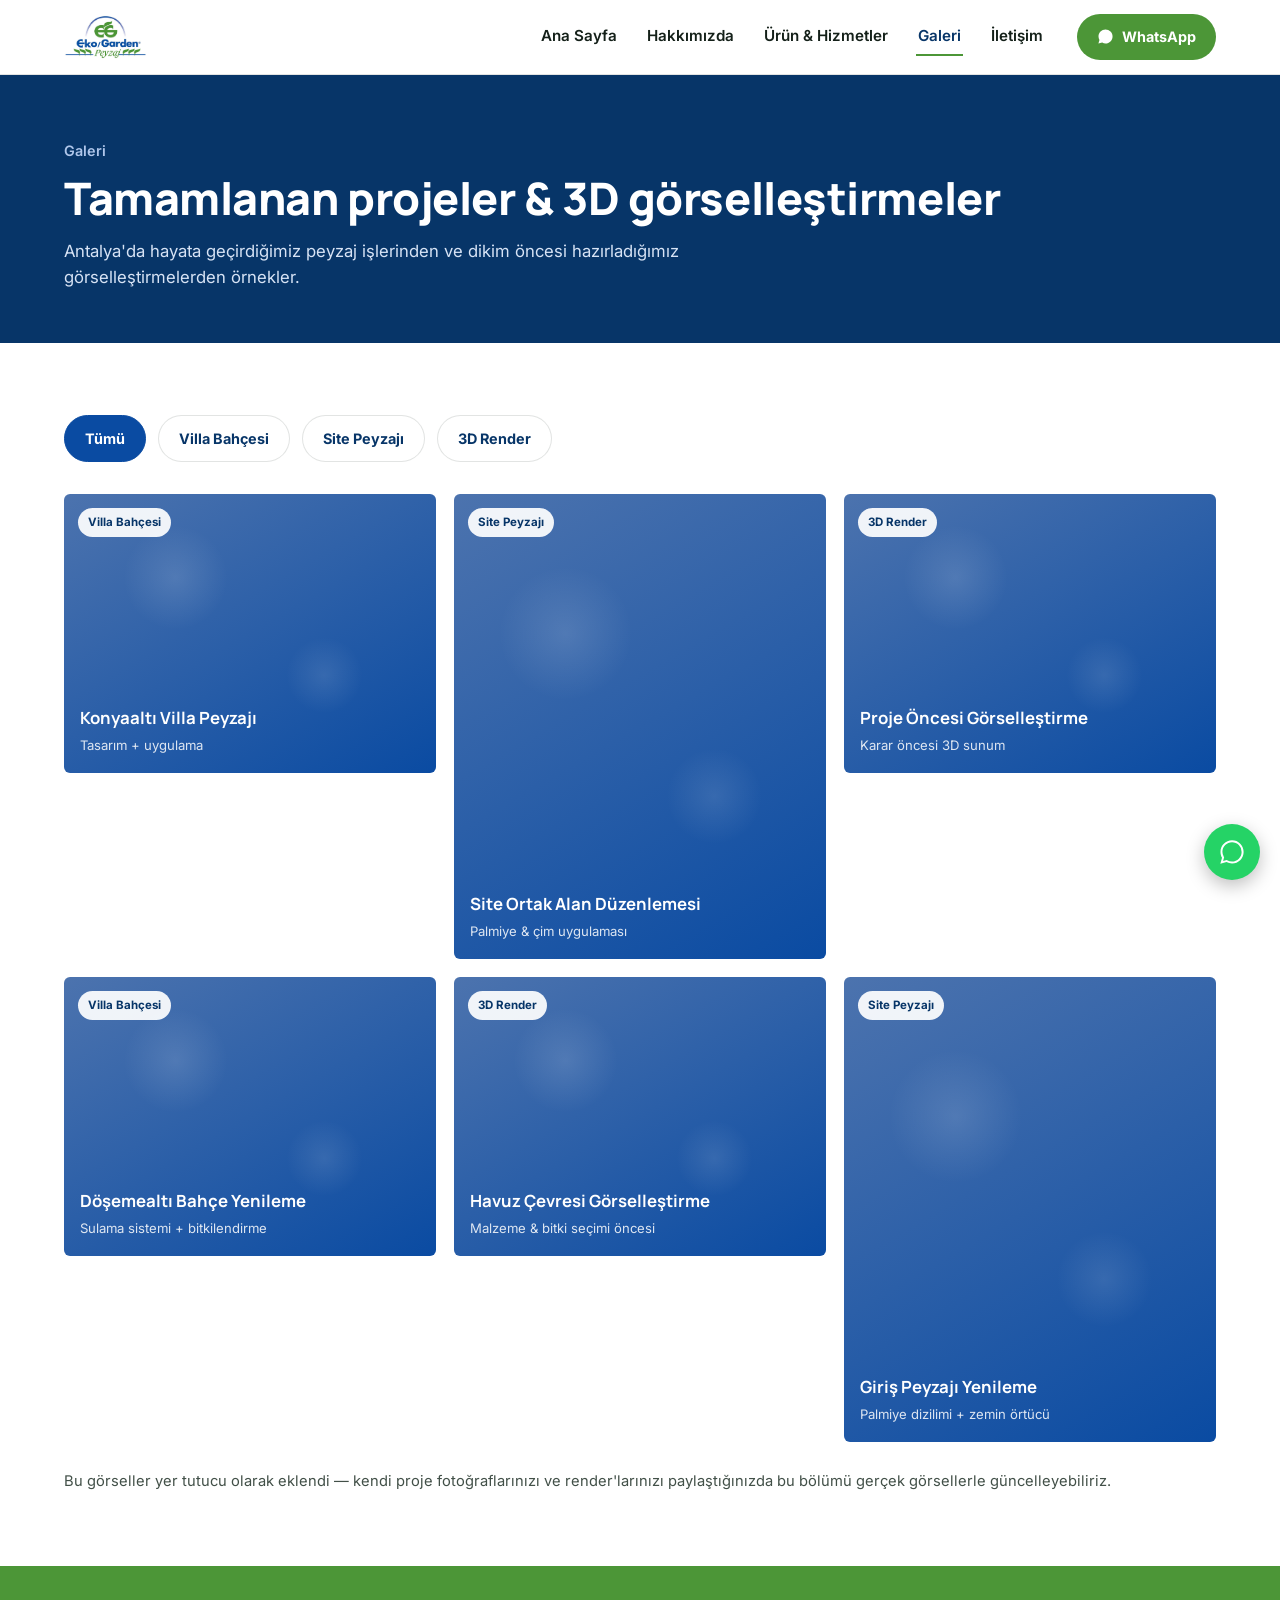
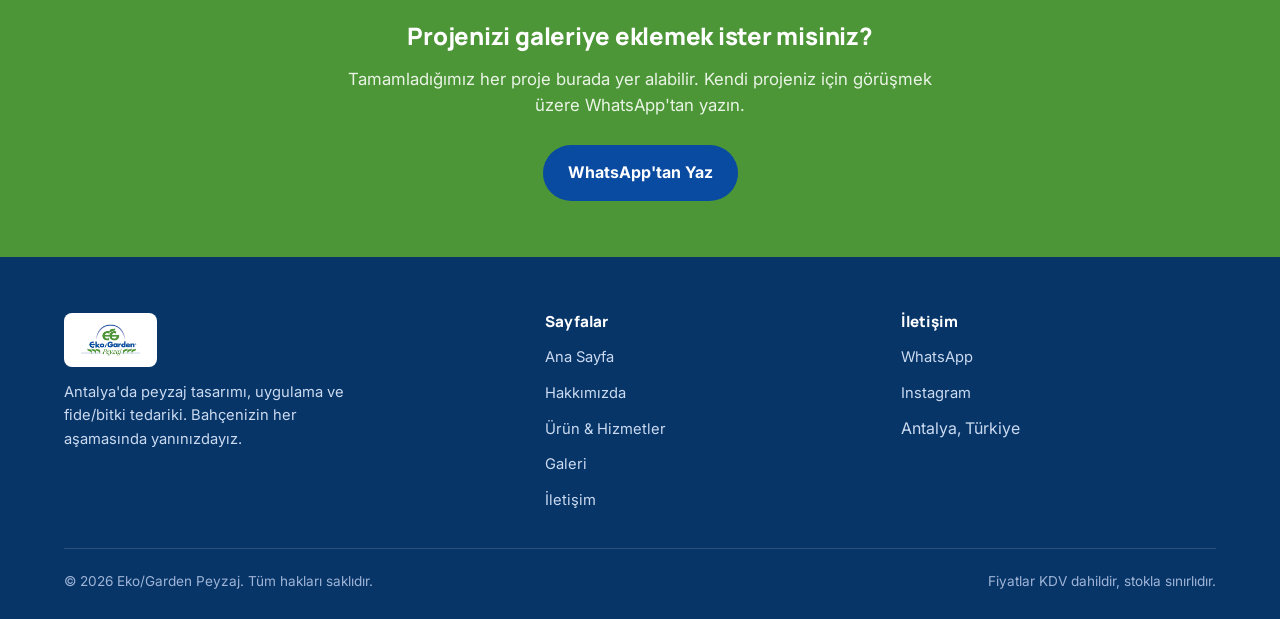
==== galeri.html @ 0e697a36 "Add files via upload" ====
<!DOCTYPE html>
<html lang="tr">
<head>
<meta charset="UTF-8">
<meta name="viewport" content="width=device-width, initial-scale=1.0">
<title>Galeri | Eko/Garden Peyzaj</title>
<meta name="description" content="Eko/Garden Peyzaj tarafından tamamlanan peyzaj projeleri ve 3D görselleştirme örnekleri.">
<link rel="icon" href="assets/logo.png">
<link rel="preconnect" href="https://fonts.googleapis.com">
<link rel="preconnect" href="https://fonts.gstatic.com" crossorigin>
<link href="https://fonts.googleapis.com/css2?family=Manrope:wght@700;800&family=Inter:wght@400;500;600;700&display=swap" rel="stylesheet">
<link rel="stylesheet" href="assets/style.css">
</head>
<body>

<header class="site-header">
  <div class="nav wrap">
    <a href="index.html" class="brand"><img src="assets/logo.png" alt="Eko/Garden Peyzaj logosu"></a>
    <div class="nav-inner">
      <nav class="links">
        <a href="index.html">Ana Sayfa</a>
        <a href="hakkimizda.html">Hakkımızda</a>
        <a href="hizmetler.html">Ürün &amp; Hizmetler</a>
        <a href="galeri.html" class="is-current">Galeri</a>
        <a href="iletisim.html">İletişim</a>
      </nav>
      <a class="nav-cta" data-wa="Merhaba, Eko/Garden Peyzaj hakkında bilgi almak istiyorum." href="#" target="_blank" rel="noopener">
        <svg viewBox="0 0 24 24" fill="currentColor" aria-hidden="true"><path d="M12.04 2C6.58 2 2.13 6.45 2.13 11.91c0 1.75.46 3.45 1.32 4.95L2 22l5.29-1.39c1.45.79 3.08 1.21 4.75 1.21h.01c5.46 0 9.91-4.45 9.91-9.91 0-2.65-1.03-5.14-2.9-7.01A9.87 9.87 0 0012.04 2z"/></svg>
        WhatsApp
      </a>
      <button class="menu-toggle" aria-label="Menüyü aç/kapat">
        <svg viewBox="0 0 24 24" fill="none" stroke="currentColor" stroke-width="2"><path d="M3 6h18M3 12h18M3 18h18"/></svg>
      </button>
    </div>
  </div>
</header>

<div class="page-banner">
  <div class="wrap">
    <p class="crumb">Galeri</p>
    <h1>Tamamlanan projeler &amp; 3D görselleştirmeler</h1>
    <p class="lead">Antalya'da hayata geçirdiğimiz peyzaj işlerinden ve dikim öncesi hazırladığımız görselleştirmelerden örnekler.</p>
  </div>
</div>

<main>
  <section>
    <div class="wrap">
      <div class="gallery-filters">
        <a href="#" class="cat-pill is-active" data-filter="Tümü">Tümü</a>
        <a href="#" class="cat-pill" data-filter="Villa Bahçesi">Villa Bahçesi</a>
        <a href="#" class="cat-pill" data-filter="Site Peyzajı">Site Peyzajı</a>
        <a href="#" class="cat-pill" data-filter="3D Render">3D Render</a>
      </div>

      <div class="gallery-grid" id="gallery-grid">
        <a class="gallery-item" href="#" data-cat="Villa Bahçesi">
          <span class="cat-flag">Villa Bahçesi</span>
          <span class="tag"><strong>Konyaaltı Villa Peyzajı</strong><span>Tasarım + uygulama</span></span>
        </a>
        <a class="gallery-item tall" href="#" data-cat="Site Peyzajı">
          <span class="cat-flag">Site Peyzajı</span>
          <span class="tag"><strong>Site Ortak Alan Düzenlemesi</strong><span>Palmiye &amp; çim uygulaması</span></span>
        </a>
        <a class="gallery-item" href="#" data-cat="3D Render">
          <span class="cat-flag">3D Render</span>
          <span class="tag"><strong>Proje Öncesi Görselleştirme</strong><span>Karar öncesi 3D sunum</span></span>
        </a>
        <a class="gallery-item" href="#" data-cat="Villa Bahçesi">
          <span class="cat-flag">Villa Bahçesi</span>
          <span class="tag"><strong>Döşemealtı Bahçe Yenileme</strong><span>Sulama sistemi + bitkilendirme</span></span>
        </a>
        <a class="gallery-item" href="#" data-cat="3D Render">
          <span class="cat-flag">3D Render</span>
          <span class="tag"><strong>Havuz Çevresi Görselleştirme</strong><span>Malzeme &amp; bitki seçimi öncesi</span></span>
        </a>
        <a class="gallery-item tall" href="#" data-cat="Site Peyzajı">
          <span class="cat-flag">Site Peyzajı</span>
          <span class="tag"><strong>Giriş Peyzajı Yenileme</strong><span>Palmiye dizilimi + zemin örtücü</span></span>
        </a>
      </div>

      <p style="margin-top:28px; color:var(--ink-soft); font-size:0.92rem;">
        Bu görseller yer tutucu olarak eklendi — kendi proje fotoğraflarınızı ve render'larınızı paylaştığınızda
        bu bölümü gerçek görsellerle güncelleyebiliriz.
      </p>
    </div>
  </section>

  <section class="cta-band">
    <div class="wrap">
      <h2>Projenizi galeriye eklemek ister misiniz?</h2>
      <p>Tamamladığımız her proje burada yer alabilir. Kendi projeniz için görüşmek üzere WhatsApp'tan yazın.</p>
      <a class="btn btn-blue" data-wa="Merhaba, peyzaj projem için görüşmek istiyorum." href="#" target="_blank" rel="noopener">WhatsApp'tan Yaz</a>
    </div>
  </section>
</main>

<footer class="site-footer">
  <div class="wrap">
    <div class="footer-grid">
      <div>
        <div class="footer-brand"><img src="assets/logo.png" alt="Eko/Garden Peyzaj"></div>
        <p style="max-width:34ch; font-size:0.92rem;">Antalya'da peyzaj tasarımı, uygulama ve fide/bitki tedariki. Bahçenizin her aşamasında yanınızdayız.</p>
      </div>
      <div class="footer-col">
        <h4>Sayfalar</h4>
        <ul>
          <li><a href="index.html">Ana Sayfa</a></li>
          <li><a href="hakkimizda.html">Hakkımızda</a></li>
          <li><a href="hizmetler.html">Ürün &amp; Hizmetler</a></li>
          <li><a href="galeri.html">Galeri</a></li>
          <li><a href="iletisim.html">İletişim</a></li>
        </ul>
      </div>
      <div class="footer-col">
        <h4>İletişim</h4>
        <ul>
          <li><a data-wa="Merhaba, bilgi almak istiyorum." href="#" target="_blank" rel="noopener">WhatsApp</a></li>
          <li><a href="https://instagram.com/pm_arf" target="_blank" rel="noopener">Instagram</a></li>
          <li><span>Antalya, Türkiye</span></li>
        </ul>
      </div>
    </div>
    <div class="footer-bottom">
      <span>© 2026 Eko/Garden Peyzaj. Tüm hakları saklıdır.</span>
      <span>Fiyatlar KDV dahildir, stokla sınırlıdır.</span>
    </div>
  </div>
</footer>

<a class="float-wa" data-wa="Merhaba, Eko/Garden Peyzaj hakkında bilgi almak istiyorum." href="#" target="_blank" rel="noopener" aria-label="WhatsApp'tan yaz">
  <svg viewBox="0 0 24 24" fill="currentColor" aria-hidden="true"><path d="M12.04 2C6.58 2 2.13 6.45 2.13 11.91c0 1.75.46 3.45 1.32 4.95L2 22l5.29-1.39c1.45.79 3.08 1.21 4.75 1.21h.01c5.46 0 9.91-4.45 9.91-9.91 0-2.65-1.03-5.14-2.9-7.01A9.87 9.87 0 0012.04 2zm0 1.67c2.19 0 4.25.85 5.8 2.4a8.18 8.18 0 012.4 5.83c0 4.53-3.68 8.22-8.21 8.22h-.01a8.2 8.2 0 01-4.17-1.14l-.3-.18-3.14.82.84-3.06-.2-.31a8.15 8.15 0 01-1.26-4.36c0-4.53 3.7-8.22 8.25-8.22z"/></svg>
</a>

<script src="assets/site.js"></script>
<script>
  document.querySelectorAll('.gallery-filters .cat-pill').forEach(pill => {
    pill.addEventListener('click', (e) => {
      e.preventDefault();
      document.querySelectorAll('.gallery-filters .cat-pill').forEach(p => p.classList.remove('is-active'));
      pill.classList.add('is-active');
      const filter = pill.dataset.filter;
      document.querySelectorAll('#gallery-grid .gallery-item').forEach(item => {
        item.style.display = (filter === 'Tümü' || item.dataset.cat === filter) ? '' : 'none';
      });
    });
  });
</script>
</body>
</html>
---- assets/style.css ----
/* ===========================================================
   Eko/Garden Peyzaj — ortak stil dosyası
   Renkler logodan örneklendi: yeşil #4C9637, mavi #0A4BA2
   =========================================================== */

:root{
  --green:#4C9637;
  --green-dark:#397028;
  --green-tint:#EAF4E6;
  --blue:#0A4BA2;
  --blue-dark:#073568;
  --sky:#4C73AE;
  --sky-tint:#E9F1FC;
  --ink:#142019;
  --ink-soft:#425048;
  --paper:#FFFFFF;
  --mist:#F5F7F5;
  --line:rgba(20,32,25,0.12);
  --radius:6px;
  --max:1200px;
  --shadow:0 10px 30px rgba(10,20,15,0.08);
}

*{box-sizing:border-box;}
html{scroll-behavior:smooth;}
body{
  margin:0;
  background:var(--paper);
  color:var(--ink);
  font-family:'Inter', sans-serif;
  font-size:16px;
  line-height:1.6;
  -webkit-font-smoothing:antialiased;
}
h1,h2,h3,h4{
  font-family:'Manrope', sans-serif;
  font-weight:800;
  margin:0;
  color:var(--blue-dark);
  letter-spacing:-0.01em;
  line-height:1.15;
}
p{margin:0;}
a{color:inherit;}
img{max-width:100%; display:block;}
ul{margin:0; padding:0;}
.wrap{max-width:var(--max); margin:0 auto; padding:0 24px;}
:focus-visible{outline:3px solid var(--green); outline-offset:2px;}
@media (prefers-reduced-motion: reduce){
  *{animation-duration:0.01ms !important; transition-duration:0.01ms !important;}
}

/* ---------- Arc motif (logodaki kemer formu) ---------- */
.arc-bg{
  position:absolute; inset:0; overflow:hidden; pointer-events:none; z-index:0;
}
.arc-bg svg{position:absolute; width:100%; height:100%;}

/* ---------- Header ---------- */
header.site-header{
  position:sticky; top:0; z-index:50;
  background:rgba(255,255,255,0.94);
  backdrop-filter:blur(6px);
  border-bottom:1px solid var(--line);
}
.nav{
  display:flex; align-items:center; justify-content:space-between;
  padding:14px 24px;
  gap:24px;
}
.brand{display:flex; align-items:center; gap:10px; text-decoration:none;}
.brand img{height:46px; width:auto;}
.nav-inner{display:flex; align-items:center; gap:32px;}
nav.links{display:flex; gap:26px; list-style:none;}
nav.links a{
  text-decoration:none; font-size:0.95rem; font-weight:600; color:var(--ink);
  padding:6px 2px; border-bottom:2px solid transparent;
}
nav.links a:hover, nav.links a.is-current{border-bottom-color:var(--green); color:var(--blue-dark);}
.nav-cta{
  display:inline-flex; align-items:center; gap:8px;
  background:var(--green); color:#fff;
  padding:11px 20px; border-radius:999px;
  text-decoration:none; font-weight:700; font-size:0.9rem;
  white-space:nowrap;
}
.nav-cta:hover{background:var(--green-dark);}
.nav-cta svg{width:17px; height:17px;}
.menu-toggle{
  display:none; background:none; border:1px solid var(--line); border-radius:8px;
  width:42px; height:42px; align-items:center; justify-content:center; cursor:pointer;
}
.menu-toggle svg{width:22px; height:22px; color:var(--blue-dark);}

@media (max-width:900px){
  nav.links{
    position:fixed; top:73px; left:0; right:0; bottom:0;
    background:#fff; flex-direction:column; padding:28px 24px; gap:6px;
    transform:translateX(100%); transition:transform 0.25s ease;
  }
  nav.links.is-open{transform:translateX(0);}
  nav.links a{font-size:1.15rem; padding:14px 0; border-bottom:1px solid var(--line); width:100%;}
  .menu-toggle{display:flex;}
  .nav-cta{padding:9px 16px; font-size:0.82rem;}
}

/* ---------- Page header banner (alt sayfalarda) ---------- */
.page-banner{
  position:relative;
  background:var(--blue-dark);
  color:#fff;
  padding:64px 0 52px;
  overflow:hidden;
}
.page-banner .wrap{position:relative; z-index:1;}
.page-banner .crumb{font-size:0.9rem; color:#AFC6EA; margin-bottom:10px; font-weight:600;}
.page-banner h1{color:#fff; font-size:clamp(2rem, 4vw, 2.8rem);}
.page-banner p.lead{color:#D7E3F5; max-width:56ch; margin-top:14px; font-size:1.05rem;}

/* ---------- Buttons ---------- */
.btn{
  display:inline-flex; align-items:center; gap:10px;
  padding:14px 24px; border-radius:999px;
  text-decoration:none; font-weight:700; font-size:1rem;
  border:1.5px solid transparent;
}
.btn svg{width:18px; height:18px; flex-shrink:0;}
.btn-primary{background:var(--green); color:#fff;}
.btn-primary:hover{background:var(--green-dark);}
.btn-blue{background:var(--blue); color:#fff;}
.btn-blue:hover{background:var(--blue-dark);}
.btn-ghost-light{background:transparent; color:#fff; border-color:rgba(255,255,255,0.55);}
.btn-ghost-light:hover{background:rgba(255,255,255,0.12);}
.btn-ghost{background:transparent; color:var(--blue-dark); border-color:var(--blue-dark);}
.btn-ghost:hover{background:var(--blue-dark); color:#fff;}

/* ---------- Sections generic ---------- */
section{padding:72px 0;}
.section-head{
  max-width:640px; margin:0 0 40px;
}
.eyebrow{
  display:inline-block; font-size:0.85rem; font-weight:700; color:var(--green-dark);
  margin-bottom:10px;
}
.section-head h2{font-size:clamp(1.7rem, 3vw, 2.3rem);}
.section-head p{color:var(--ink-soft); margin-top:12px; font-size:1.05rem;}
.section-head.center{margin-left:auto; margin-right:auto; text-align:center;}
.bg-mist{background:var(--mist);}
.bg-blue{background:var(--blue-dark); color:#fff;}
.bg-blue h2{color:#fff;}
.bg-blue .section-head p{color:#CBDAF0;}

/* ---------- Hero (ana sayfa) ---------- */
.hero{
  position:relative; overflow:hidden;
  background:linear-gradient(180deg, var(--sky-tint) 0%, #fff 65%);
  padding:64px 0 0;
}
.hero-grid{
  display:grid; grid-template-columns:1.05fr 0.95fr; gap:52px; align-items:center;
  padding-bottom:56px;
}
.hero .eyebrow{color:var(--blue);}
h1.headline{font-size:clamp(2.4rem, 4.4vw, 3.5rem); margin-bottom:20px;}
.hero p.lead{font-size:1.15rem; color:var(--ink-soft); max-width:48ch; margin-bottom:28px;}
.hero-actions{display:flex; gap:14px; flex-wrap:wrap;}
.hero-media{
  position:relative;
  aspect-ratio:4/5;
  border-radius:16px;
  overflow:hidden;
  background:linear-gradient(150deg, #6FA85A 0%, var(--green) 55%, var(--green-dark) 100%);
}
.hero-media::before{
  content:"";
  position:absolute; inset:0;
  background-image:
    radial-gradient(circle at 25% 28%, rgba(255,255,255,0.14) 0, transparent 14%),
    radial-gradient(circle at 70% 60%, rgba(255,255,255,0.10) 0, transparent 12%),
    radial-gradient(circle at 40% 80%, rgba(255,255,255,0.09) 0, transparent 10%);
}
.hero-media .cap{
  position:absolute; left:22px; right:22px; bottom:22px; color:#fff;
}
.hero-media .cap strong{display:block; font-family:'Manrope',sans-serif; font-size:1.25rem; margin-bottom:4px;}
.hero-media .cap span{font-size:0.9rem; opacity:0.9;}

.stat-strip{
  border-top:1px solid var(--line);
  display:grid; grid-template-columns:repeat(4,1fr);
  padding:30px 0;
}
.stat{text-align:center; padding:0 12px;}
.stat strong{display:block; font-family:'Manrope',sans-serif; font-size:2rem; color:var(--blue); font-weight:800;}
.stat span{font-size:0.88rem; color:var(--ink-soft);}

/* ---------- Service / value cards ---------- */
.cards-grid{display:grid; grid-template-columns:repeat(3, 1fr); gap:24px;}
.service-card{
  background:#fff; border:1px solid var(--line); border-radius:var(--radius);
  padding:30px 26px;
}
.service-card .icon{
  width:52px; height:52px; border-radius:12px; background:var(--green-tint);
  display:flex; align-items:center; justify-content:center; margin-bottom:18px;
}
.service-card .icon svg{width:26px; height:26px; color:var(--green-dark);}
.service-card h3{font-size:1.15rem; margin-bottom:10px;}
.service-card p{color:var(--ink-soft); font-size:0.95rem;}
.service-card a.more{
  display:inline-flex; align-items:center; gap:6px; margin-top:14px;
  color:var(--blue); font-weight:700; font-size:0.9rem; text-decoration:none;
}

/* ---------- Category / product (Hizmetler-Ürünler sayfası) ---------- */
.cat-scroll{
  display:flex; gap:12px; overflow-x:auto; padding-bottom:6px;
  margin:0 -24px 32px; padding-left:24px; padding-right:24px;
  scrollbar-width:thin;
}
.cat-pill{
  flex:0 0 auto; background:#fff; border:1.5px solid var(--line);
  padding:11px 20px; border-radius:999px; font-weight:700; font-size:0.9rem;
  color:var(--blue-dark); text-decoration:none; white-space:nowrap;
}
.cat-pill.is-active, .cat-pill:hover{background:var(--blue); color:#fff; border-color:var(--blue);}

.grid{display:grid; grid-template-columns:repeat(auto-fill, minmax(255px, 1fr)); gap:24px;}
.card{
  background:#fff; border:1px solid var(--line); border-radius:var(--radius);
  overflow:hidden; display:flex; flex-direction:column; box-shadow:var(--shadow);
}
.card-media{
  aspect-ratio:1/1; position:relative;
  background:linear-gradient(150deg, var(--green-tint), #fff 70%);
  display:flex; align-items:center; justify-content:center;
}
.card-media svg{width:44%; height:44%; opacity:0.55; color:var(--green);}
.card-badge{
  position:absolute; top:12px; left:12px; background:var(--blue); color:#fff;
  font-size:0.72rem; font-weight:700; padding:5px 11px; border-radius:999px;
}
.card-body{padding:20px 20px 22px; display:flex; flex-direction:column; gap:8px; flex:1;}
.card-cat{font-size:0.78rem; color:var(--green-dark); font-weight:700;}
.card-body h3{font-size:1.1rem; line-height:1.3;}
.card-desc{font-size:0.9rem; color:var(--ink-soft); flex:1;}
.card-foot{
  display:flex; align-items:center; justify-content:space-between;
  margin-top:8px; padding-top:14px; border-top:1px solid var(--line); gap:12px;
}
.price{font-family:'Manrope',sans-serif; font-weight:800; font-size:1.1rem; color:var(--blue-dark);}
.order-btn{
  display:inline-flex; align-items:center; gap:6px; background:var(--green); color:#fff;
  padding:9px 14px; border-radius:999px; text-decoration:none; font-size:0.85rem; font-weight:700;
  white-space:nowrap;
}
.order-btn:hover{background:var(--green-dark);}
.order-btn svg{width:15px; height:15px;}
#load-status{color:var(--ink-soft); font-size:0.9rem; margin:0 0 18px;}

/* ---------- Gallery / portfolio ---------- */
.gallery-filters{display:flex; gap:12px; flex-wrap:wrap; margin-bottom:32px;}
.gallery-grid{
  display:grid; grid-template-columns:repeat(3, 1fr); gap:18px;
}
.gallery-item{
  position:relative; border-radius:var(--radius); overflow:hidden; aspect-ratio:4/3;
  background:linear-gradient(150deg, var(--sky) 0%, var(--blue) 100%);
}
.gallery-item.tall{aspect-ratio:4/5;}
.gallery-item::before{
  content:""; position:absolute; inset:0;
  background-image:
    radial-gradient(circle at 30% 30%, rgba(255,255,255,0.12) 0, transparent 16%),
    radial-gradient(circle at 70% 65%, rgba(255,255,255,0.10) 0, transparent 12%);
}
.gallery-item .tag{
  position:absolute; left:16px; bottom:16px; right:16px; color:#fff;
}
.gallery-item .tag strong{display:block; font-family:'Manrope',sans-serif; font-size:1.05rem;}
.gallery-item .tag span{font-size:0.82rem; opacity:0.85;}
.gallery-item .cat-flag{
  position:absolute; top:14px; left:14px; background:rgba(255,255,255,0.92); color:var(--blue-dark);
  font-size:0.72rem; font-weight:700; padding:5px 10px; border-radius:999px;
}

/* ---------- About page ---------- */
.about-grid{display:grid; grid-template-columns:1fr 1fr; gap:52px; align-items:center;}
.about-media{
  aspect-ratio:4/5; border-radius:16px; overflow:hidden;
  background:linear-gradient(160deg, var(--sky) 0%, var(--blue-dark) 100%);
}
.value-list{display:flex; flex-direction:column; gap:22px; margin-top:8px;}
.value-item{display:flex; gap:16px;}
.value-item .num{
  font-family:'Manrope',sans-serif; font-weight:800; font-size:1.3rem; color:var(--green);
  flex-shrink:0; width:38px;
}
.value-item h3{font-size:1.05rem; margin-bottom:6px;}
.value-item p{color:var(--ink-soft); font-size:0.95rem;}

/* ---------- Contact page ---------- */
.contact-grid{display:grid; grid-template-columns:1fr 1fr; gap:48px; align-items:start;}
.contact-list{list-style:none; display:flex; flex-direction:column; gap:16px;}
.contact-list li{display:flex; gap:14px; align-items:flex-start; font-size:0.98rem;}
.contact-list svg{width:22px; height:22px; flex-shrink:0; margin-top:2px; color:var(--green);}
.contact-list a{font-weight:700; color:var(--blue); text-decoration:none;}
.map-card{
  border-radius:var(--radius); overflow:hidden; border:1px solid var(--line);
  aspect-ratio:4/3; background:repeating-linear-gradient(45deg, var(--sky-tint), var(--sky-tint) 10px, #fff 10px, #fff 20px);
  display:flex; align-items:center; justify-content:center; text-align:center; padding:24px;
}
.map-card span{font-family:'Manrope',sans-serif; color:var(--blue-dark); font-size:1.05rem; max-width:24ch;}
.form-card{background:var(--mist); border-radius:var(--radius); padding:30px; border:1px solid var(--line);}
.form-row{display:flex; flex-direction:column; gap:6px; margin-bottom:18px;}
.form-row label{font-size:0.88rem; font-weight:700; color:var(--blue-dark);}
.form-row input, .form-row textarea{
  border:1.5px solid var(--line); border-radius:8px; padding:12px 14px;
  font-family:'Inter',sans-serif; font-size:0.95rem; background:#fff;
}
.form-row textarea{resize:vertical; min-height:110px;}

/* ---------- CTA band ---------- */
.cta-band{
  background:var(--green); color:#fff; text-align:center; padding:56px 0;
}
.cta-band h2{color:#fff; margin-bottom:16px;}
.cta-band p{color:#EAF4E6; max-width:56ch; margin:0 auto 26px; font-size:1.05rem;}

/* ---------- Footer ---------- */
footer.site-footer{background:var(--blue-dark); color:#CBDAF0; padding:56px 0 26px;}
.footer-grid{display:grid; grid-template-columns:1.4fr 1fr 1fr; gap:40px; padding-bottom:36px; border-bottom:1px solid rgba(255,255,255,0.14);}
.footer-brand{display:inline-flex; align-items:center; margin-bottom:14px; background:#fff; padding:10px 16px; border-radius:8px;}
.footer-brand img{height:34px; width:auto;}
.footer-col h4{color:#fff; font-size:0.95rem; margin-bottom:14px;}
.footer-col ul{display:flex; flex-direction:column; gap:10px; list-style:none;}
.footer-col a{color:#CBDAF0; text-decoration:none; font-size:0.92rem;}
.footer-col a:hover{color:#fff;}
.footer-bottom{
  display:flex; justify-content:space-between; flex-wrap:wrap; gap:10px;
  padding-top:22px; font-size:0.85rem; color:#9FB4D6;
}

/* ---------- Floating WhatsApp ---------- */
.float-wa{
  position:fixed; right:20px; bottom:20px; z-index:60;
  background:#25D366; color:#fff; width:56px; height:56px; border-radius:50%;
  display:flex; align-items:center; justify-content:center;
  box-shadow:0 6px 18px rgba(0,0,0,0.25); text-decoration:none;
}
.float-wa svg{width:28px; height:28px;}

@media (max-width:920px){
  .hero-grid{grid-template-columns:1fr;}
  .hero-media{order:-1; aspect-ratio:16/9;}
  .stat-strip{grid-template-columns:repeat(2,1fr); row-gap:20px;}
  .cards-grid{grid-template-columns:1fr;}
  .about-grid, .contact-grid{grid-template-columns:1fr;}
  .footer-grid{grid-template-columns:1fr; gap:28px;}
  .gallery-grid{grid-template-columns:repeat(2,1fr);}
}
@media (max-width:560px){
  .gallery-grid{grid-template-columns:1fr;}
}
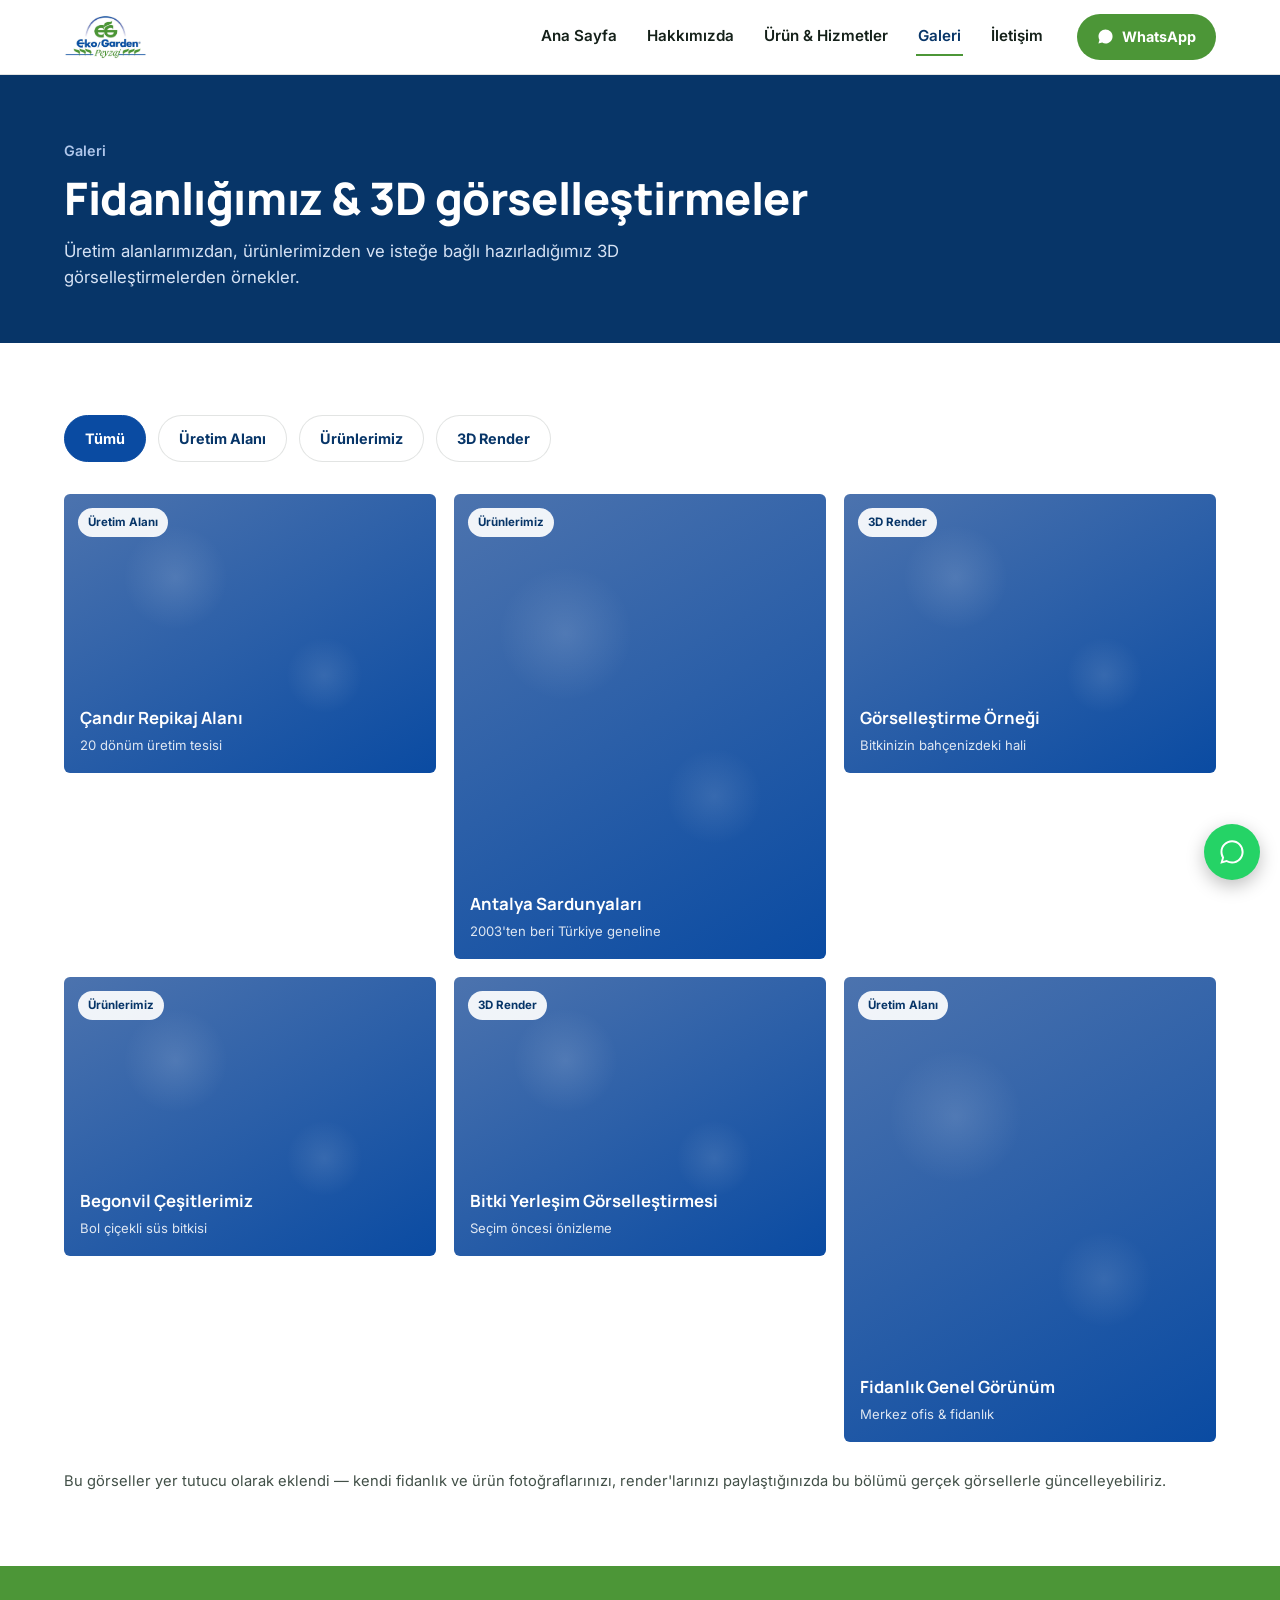
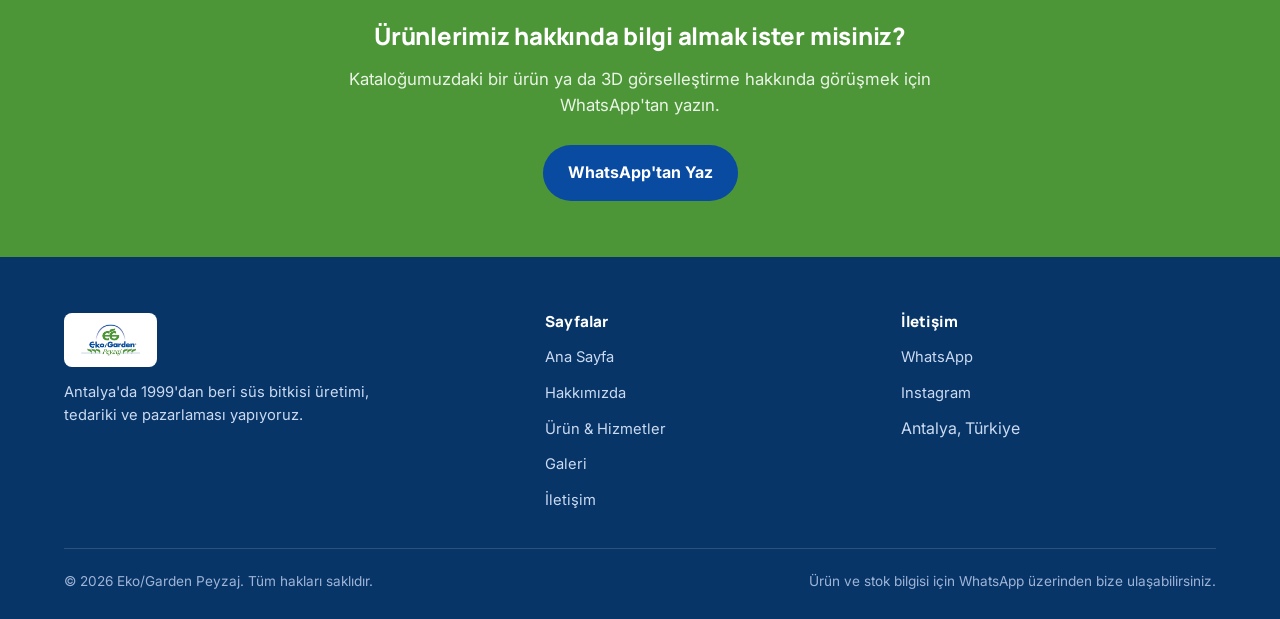
==== commit c465e45d: "Add files via upload" ====
--- a/galeri.html
+++ b/galeri.html
@@ -4,7 +4,7 @@
 <meta charset="UTF-8">
 <meta name="viewport" content="width=device-width, initial-scale=1.0">
 <title>Galeri | Eko/Garden Peyzaj</title>
-<meta name="description" content="Eko/Garden Peyzaj tarafından tamamlanan peyzaj projeleri ve 3D görselleştirme örnekleri.">
+<meta name="description" content="Eko/Garden Peyzaj fidanlığından ve ürünlerimizden görseller, isteğe bağlı 3D görselleştirme örnekleri.">
 <link rel="icon" href="assets/logo.png">
 <link rel="preconnect" href="https://fonts.googleapis.com">
 <link rel="preconnect" href="https://fonts.gstatic.com" crossorigin>
@@ -38,8 +38,8 @@
 <div class="page-banner">
   <div class="wrap">
     <p class="crumb">Galeri</p>
-    <h1>Tamamlanan projeler &amp; 3D görselleştirmeler</h1>
-    <p class="lead">Antalya'da hayata geçirdiğimiz peyzaj işlerinden ve dikim öncesi hazırladığımız görselleştirmelerden örnekler.</p>
+    <h1>Fidanlığımız &amp; 3D görselleştirmeler</h1>
+    <p class="lead">Üretim alanlarımızdan, ürünlerimizden ve isteğe bağlı hazırladığımız 3D görselleştirmelerden örnekler.</p>
   </div>
 </div>
 
@@ -48,50 +48,50 @@
     <div class="wrap">
       <div class="gallery-filters">
         <a href="#" class="cat-pill is-active" data-filter="Tümü">Tümü</a>
-        <a href="#" class="cat-pill" data-filter="Villa Bahçesi">Villa Bahçesi</a>
-        <a href="#" class="cat-pill" data-filter="Site Peyzajı">Site Peyzajı</a>
+        <a href="#" class="cat-pill" data-filter="Üretim Alanı">Üretim Alanı</a>
+        <a href="#" class="cat-pill" data-filter="Ürünlerimiz">Ürünlerimiz</a>
         <a href="#" class="cat-pill" data-filter="3D Render">3D Render</a>
       </div>
 
       <div class="gallery-grid" id="gallery-grid">
-        <a class="gallery-item" href="#" data-cat="Villa Bahçesi">
-          <span class="cat-flag">Villa Bahçesi</span>
-          <span class="tag"><strong>Konyaaltı Villa Peyzajı</strong><span>Tasarım + uygulama</span></span>
+        <a class="gallery-item" href="#" data-cat="Üretim Alanı">
+          <span class="cat-flag">Üretim Alanı</span>
+          <span class="tag"><strong>Çandır Repikaj Alanı</strong><span>20 dönüm üretim tesisi</span></span>
         </a>
-        <a class="gallery-item tall" href="#" data-cat="Site Peyzajı">
-          <span class="cat-flag">Site Peyzajı</span>
-          <span class="tag"><strong>Site Ortak Alan Düzenlemesi</strong><span>Palmiye &amp; çim uygulaması</span></span>
+        <a class="gallery-item tall" href="#" data-cat="Ürünlerimiz">
+          <span class="cat-flag">Ürünlerimiz</span>
+          <span class="tag"><strong>Antalya Sardunyaları</strong><span>2003'ten beri Türkiye geneline</span></span>
         </a>
         <a class="gallery-item" href="#" data-cat="3D Render">
           <span class="cat-flag">3D Render</span>
-          <span class="tag"><strong>Proje Öncesi Görselleştirme</strong><span>Karar öncesi 3D sunum</span></span>
+          <span class="tag"><strong>Görselleştirme Örneği</strong><span>Bitkinizin bahçenizdeki hali</span></span>
         </a>
-        <a class="gallery-item" href="#" data-cat="Villa Bahçesi">
-          <span class="cat-flag">Villa Bahçesi</span>
-          <span class="tag"><strong>Döşemealtı Bahçe Yenileme</strong><span>Sulama sistemi + bitkilendirme</span></span>
+        <a class="gallery-item" href="#" data-cat="Ürünlerimiz">
+          <span class="cat-flag">Ürünlerimiz</span>
+          <span class="tag"><strong>Begonvil Çeşitlerimiz</strong><span>Bol çiçekli süs bitkisi</span></span>
         </a>
         <a class="gallery-item" href="#" data-cat="3D Render">
           <span class="cat-flag">3D Render</span>
-          <span class="tag"><strong>Havuz Çevresi Görselleştirme</strong><span>Malzeme &amp; bitki seçimi öncesi</span></span>
+          <span class="tag"><strong>Bitki Yerleşim Görselleştirmesi</strong><span>Seçim öncesi önizleme</span></span>
         </a>
-        <a class="gallery-item tall" href="#" data-cat="Site Peyzajı">
-          <span class="cat-flag">Site Peyzajı</span>
-          <span class="tag"><strong>Giriş Peyzajı Yenileme</strong><span>Palmiye dizilimi + zemin örtücü</span></span>
+        <a class="gallery-item tall" href="#" data-cat="Üretim Alanı">
+          <span class="cat-flag">Üretim Alanı</span>
+          <span class="tag"><strong>Fidanlık Genel Görünüm</strong><span>Merkez ofis &amp; fidanlık</span></span>
         </a>
       </div>
 
       <p style="margin-top:28px; color:var(--ink-soft); font-size:0.92rem;">
-        Bu görseller yer tutucu olarak eklendi — kendi proje fotoğraflarınızı ve render'larınızı paylaştığınızda
-        bu bölümü gerçek görsellerle güncelleyebiliriz.
+        Bu görseller yer tutucu olarak eklendi — kendi fidanlık ve ürün fotoğraflarınızı, render'larınızı
+        paylaştığınızda bu bölümü gerçek görsellerle güncelleyebiliriz.
       </p>
     </div>
   </section>
 
   <section class="cta-band">
     <div class="wrap">
-      <h2>Projenizi galeriye eklemek ister misiniz?</h2>
-      <p>Tamamladığımız her proje burada yer alabilir. Kendi projeniz için görüşmek üzere WhatsApp'tan yazın.</p>
-      <a class="btn btn-blue" data-wa="Merhaba, peyzaj projem için görüşmek istiyorum." href="#" target="_blank" rel="noopener">WhatsApp'tan Yaz</a>
+      <h2>Ürünlerimiz hakkında bilgi almak ister misiniz?</h2>
+      <p>Kataloğumuzdaki bir ürün ya da 3D görselleştirme hakkında görüşmek için WhatsApp'tan yazın.</p>
+      <a class="btn btn-blue" data-wa="Merhaba, ürünleriniz hakkında bilgi almak istiyorum." href="#" target="_blank" rel="noopener">WhatsApp'tan Yaz</a>
     </div>
   </section>
 </main>
@@ -101,7 +101,7 @@
     <div class="footer-grid">
       <div>
         <div class="footer-brand"><img src="assets/logo.png" alt="Eko/Garden Peyzaj"></div>
-        <p style="max-width:34ch; font-size:0.92rem;">Antalya'da peyzaj tasarımı, uygulama ve fide/bitki tedariki. Bahçenizin her aşamasında yanınızdayız.</p>
+        <p style="max-width:34ch; font-size:0.92rem;">Antalya'da 1999'dan beri süs bitkisi üretimi, tedariki ve pazarlaması yapıyoruz.</p>
       </div>
       <div class="footer-col">
         <h4>Sayfalar</h4>
@@ -124,7 +124,7 @@
     </div>
     <div class="footer-bottom">
       <span>© 2026 Eko/Garden Peyzaj. Tüm hakları saklıdır.</span>
-      <span>Fiyatlar KDV dahildir, stokla sınırlıdır.</span>
+      <span>Ürün ve stok bilgisi için WhatsApp üzerinden bize ulaşabilirsiniz.</span>
     </div>
   </div>
 </footer>
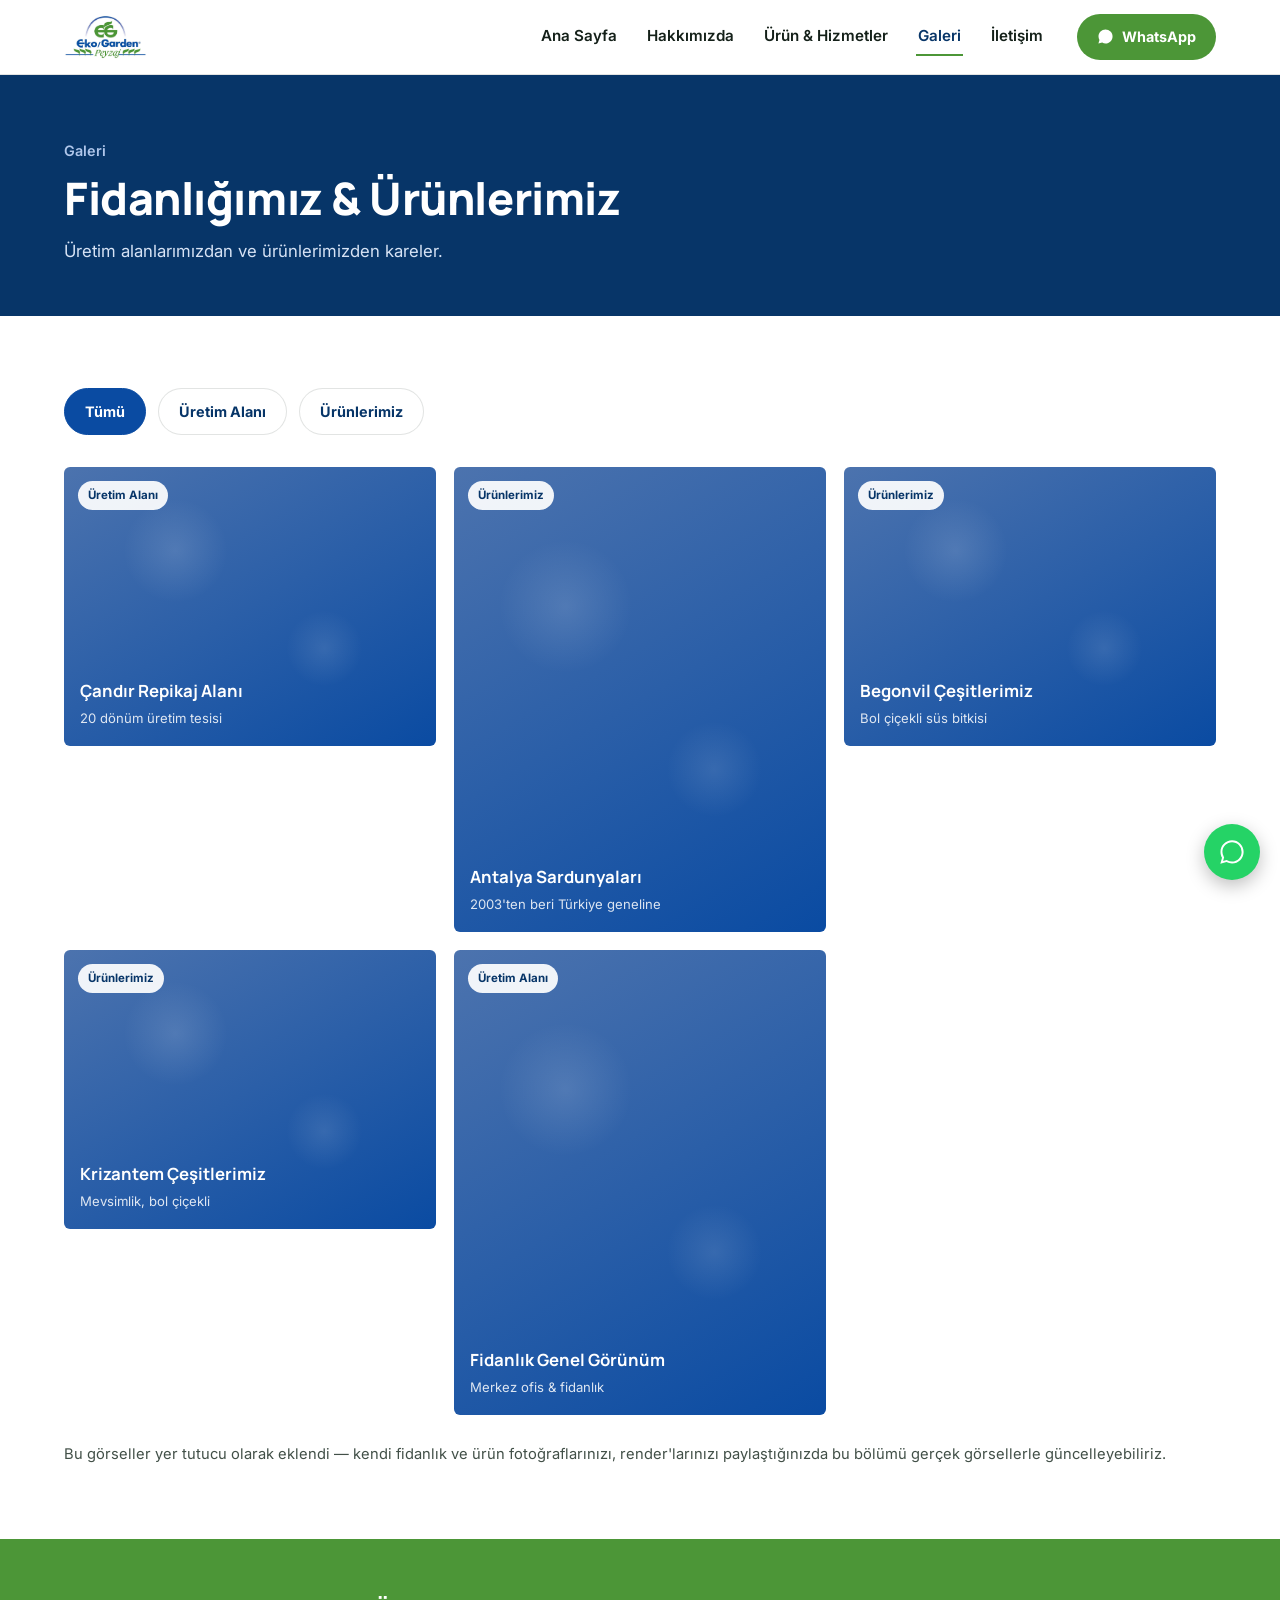
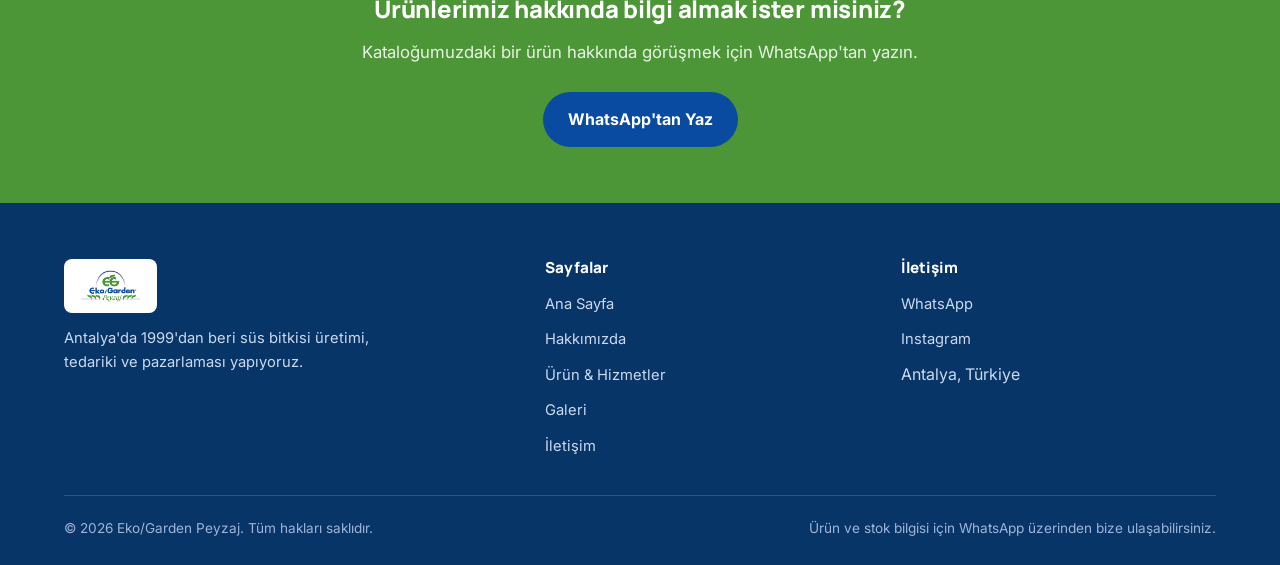
==== commit 40841097: "Add files via upload" ====
--- a/galeri.html
+++ b/galeri.html
@@ -4,7 +4,7 @@
 <meta charset="UTF-8">
 <meta name="viewport" content="width=device-width, initial-scale=1.0">
 <title>Galeri | Eko/Garden Peyzaj</title>
-<meta name="description" content="Eko/Garden Peyzaj fidanlığından ve ürünlerimizden görseller, isteğe bağlı 3D görselleştirme örnekleri.">
+<meta name="description" content="Eko/Garden Peyzaj fidanlığından ve ürünlerimizden görseller.">
 <link rel="icon" href="assets/logo.png">
 <link rel="preconnect" href="https://fonts.googleapis.com">
 <link rel="preconnect" href="https://fonts.gstatic.com" crossorigin>
@@ -38,8 +38,8 @@
 <div class="page-banner">
   <div class="wrap">
     <p class="crumb">Galeri</p>
-    <h1>Fidanlığımız &amp; 3D görselleştirmeler</h1>
-    <p class="lead">Üretim alanlarımızdan, ürünlerimizden ve isteğe bağlı hazırladığımız 3D görselleştirmelerden örnekler.</p>
+    <h1>Fidanlığımız &amp; Ürünlerimiz</h1>
+    <p class="lead">Üretim alanlarımızdan ve ürünlerimizden kareler.</p>
   </div>
 </div>
 
@@ -50,7 +50,6 @@
         <a href="#" class="cat-pill is-active" data-filter="Tümü">Tümü</a>
         <a href="#" class="cat-pill" data-filter="Üretim Alanı">Üretim Alanı</a>
         <a href="#" class="cat-pill" data-filter="Ürünlerimiz">Ürünlerimiz</a>
-        <a href="#" class="cat-pill" data-filter="3D Render">3D Render</a>
       </div>
 
       <div class="gallery-grid" id="gallery-grid">
@@ -62,17 +61,13 @@
           <span class="cat-flag">Ürünlerimiz</span>
           <span class="tag"><strong>Antalya Sardunyaları</strong><span>2003'ten beri Türkiye geneline</span></span>
         </a>
-        <a class="gallery-item" href="#" data-cat="3D Render">
-          <span class="cat-flag">3D Render</span>
-          <span class="tag"><strong>Görselleştirme Örneği</strong><span>Bitkinizin bahçenizdeki hali</span></span>
-        </a>
         <a class="gallery-item" href="#" data-cat="Ürünlerimiz">
           <span class="cat-flag">Ürünlerimiz</span>
           <span class="tag"><strong>Begonvil Çeşitlerimiz</strong><span>Bol çiçekli süs bitkisi</span></span>
         </a>
-        <a class="gallery-item" href="#" data-cat="3D Render">
-          <span class="cat-flag">3D Render</span>
-          <span class="tag"><strong>Bitki Yerleşim Görselleştirmesi</strong><span>Seçim öncesi önizleme</span></span>
+        <a class="gallery-item" href="#" data-cat="Ürünlerimiz">
+          <span class="cat-flag">Ürünlerimiz</span>
+          <span class="tag"><strong>Krizantem Çeşitlerimiz</strong><span>Mevsimlik, bol çiçekli</span></span>
         </a>
         <a class="gallery-item tall" href="#" data-cat="Üretim Alanı">
           <span class="cat-flag">Üretim Alanı</span>
@@ -90,7 +85,7 @@
   <section class="cta-band">
     <div class="wrap">
       <h2>Ürünlerimiz hakkında bilgi almak ister misiniz?</h2>
-      <p>Kataloğumuzdaki bir ürün ya da 3D görselleştirme hakkında görüşmek için WhatsApp'tan yazın.</p>
+      <p>Kataloğumuzdaki bir ürün hakkında görüşmek için WhatsApp'tan yazın.</p>
       <a class="btn btn-blue" data-wa="Merhaba, ürünleriniz hakkında bilgi almak istiyorum." href="#" target="_blank" rel="noopener">WhatsApp'tan Yaz</a>
     </div>
   </section>
@@ -117,7 +112,7 @@
         <h4>İletişim</h4>
         <ul>
           <li><a data-wa="Merhaba, bilgi almak istiyorum." href="#" target="_blank" rel="noopener">WhatsApp</a></li>
-          <li><a href="https://instagram.com/pm_arf" target="_blank" rel="noopener">Instagram</a></li>
+          <li><a href="https://instagram.com/ekogardenpeyzaj" target="_blank" rel="noopener">Instagram</a></li>
           <li><span>Antalya, Türkiye</span></li>
         </ul>
       </div>
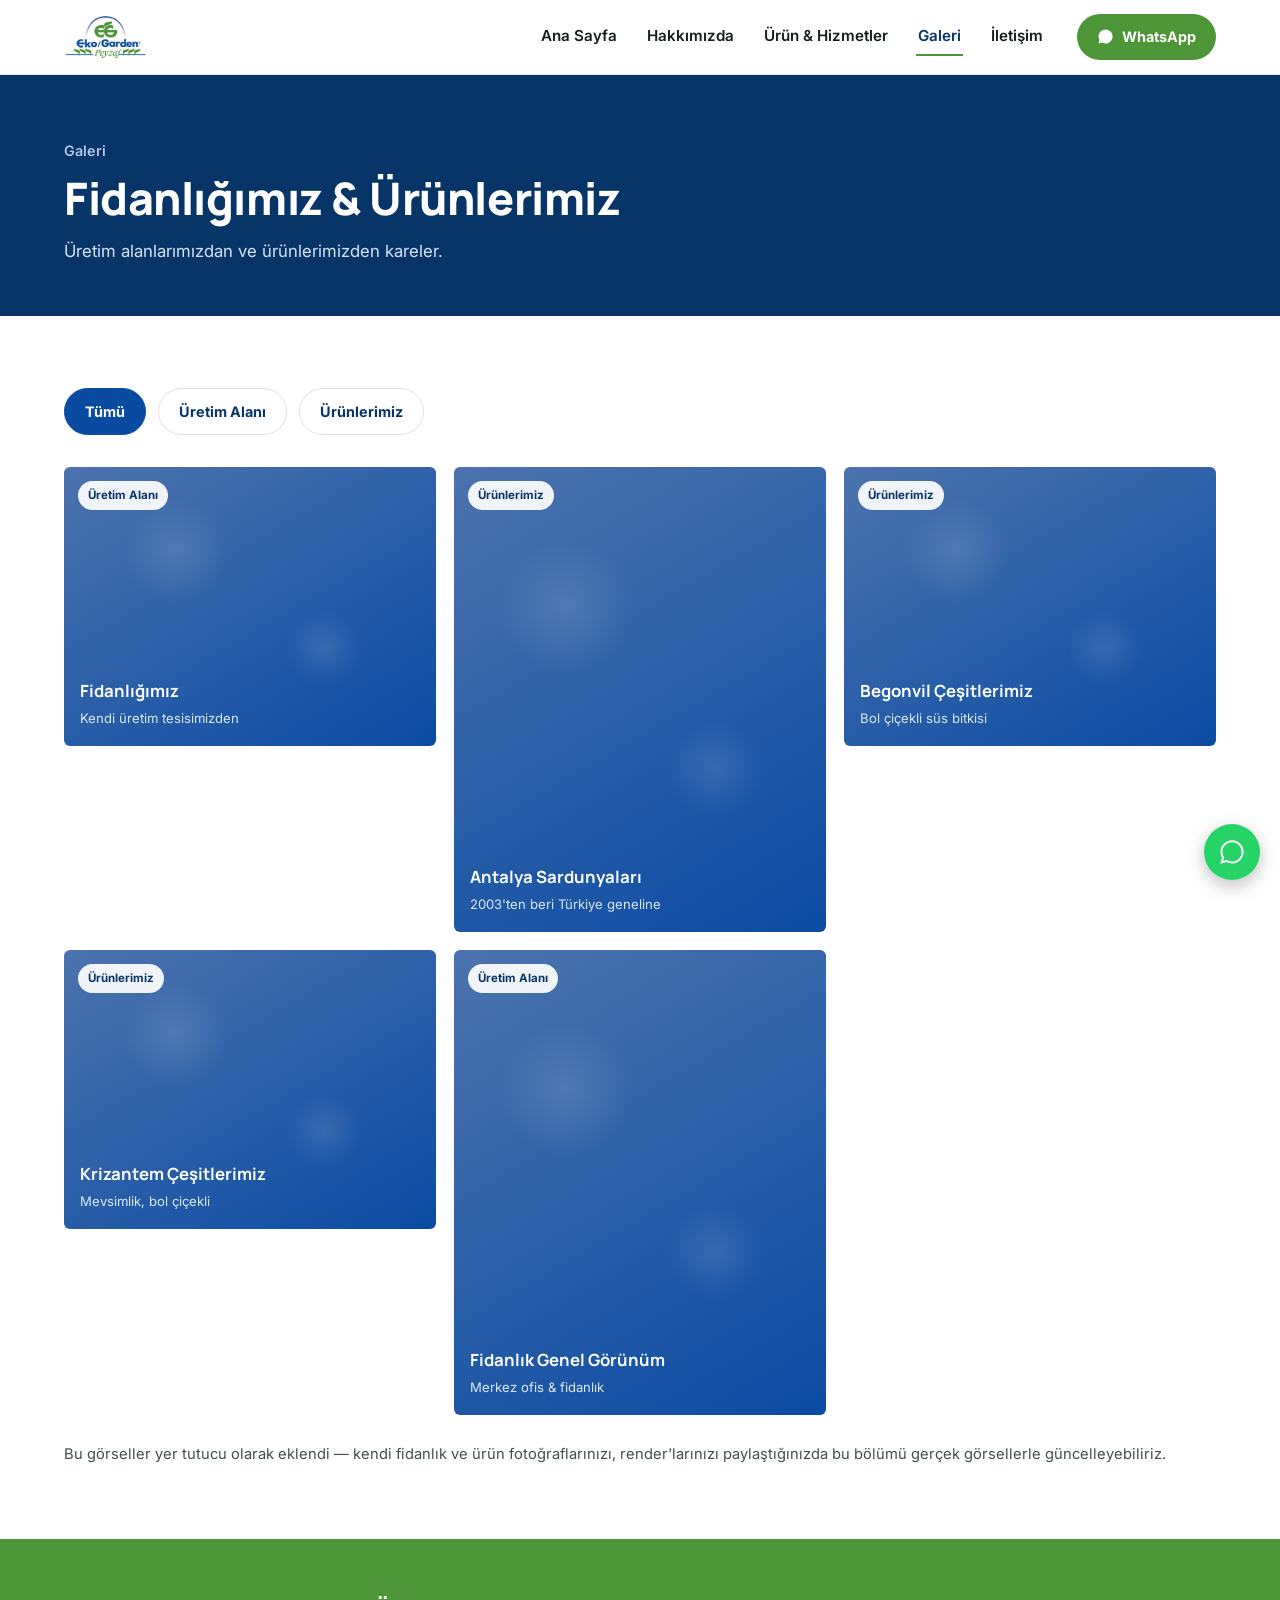
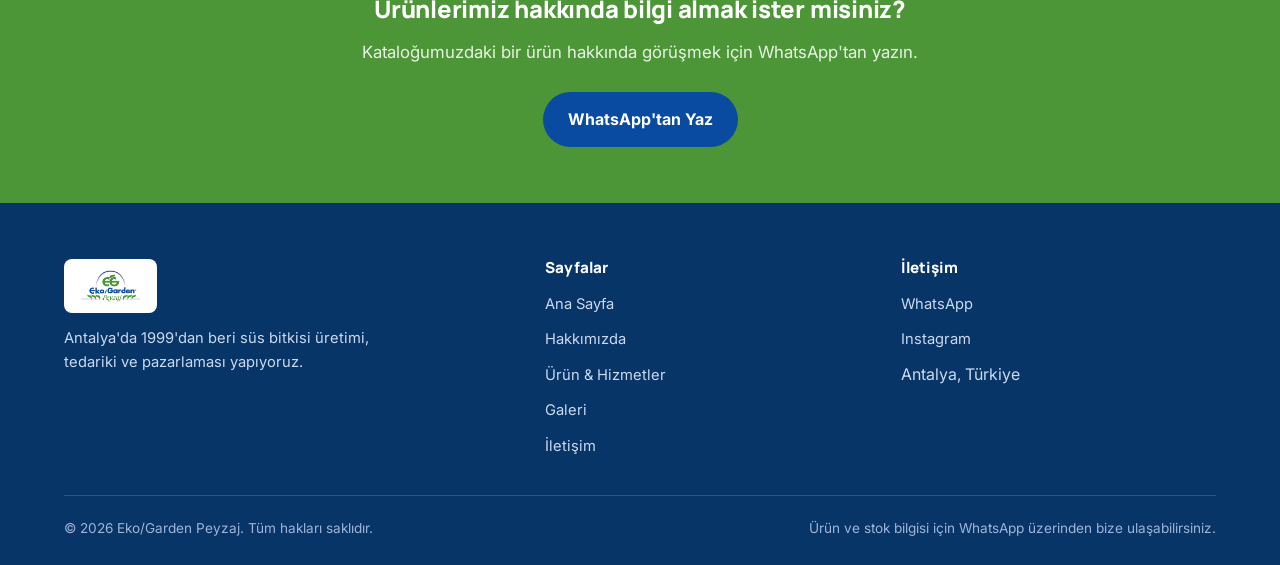
==== commit 36eb933d: "Update gallery item description in galeri.html" ====
--- a/galeri.html
+++ b/galeri.html
@@ -55,7 +55,7 @@
       <div class="gallery-grid" id="gallery-grid">
         <a class="gallery-item" href="#" data-cat="Üretim Alanı">
           <span class="cat-flag">Üretim Alanı</span>
-          <span class="tag"><strong>Çandır Repikaj Alanı</strong><span>20 dönüm üretim tesisi</span></span>
+          <span class="tag"><strong>Fidanlığımız</strong><span>Kendi üretim tesisimizden</span></span>
         </a>
         <a class="gallery-item tall" href="#" data-cat="Ürünlerimiz">
           <span class="cat-flag">Ürünlerimiz</span>
